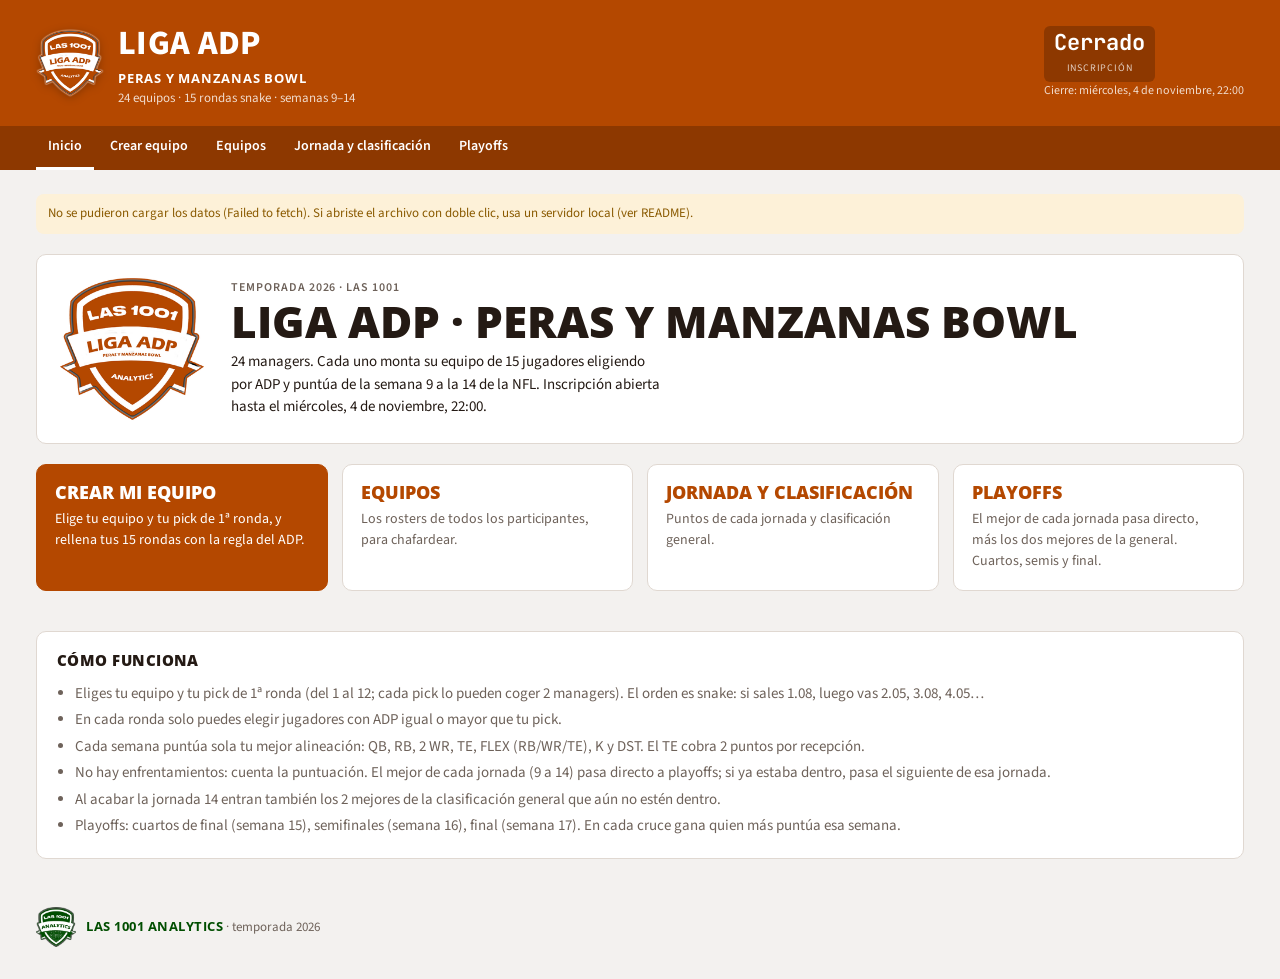
==== index.html @ 312ecc6f "Versionar JS y CSS para que los navegadores no usen la copia en caché Co-Authored-By: Claude Opus 5." ====
<!doctype html>
<html lang="es">
<head>
<meta charset="utf-8">
<meta name="viewport" content="width=device-width, initial-scale=1, viewport-fit=cover">
<title>Liga ADP</title>
<meta name="claude:viewport-fit-sides" content="cover">
<link rel="preconnect" href="https://fonts.googleapis.com">
<link rel="preconnect" href="https://fonts.gstatic.com" crossorigin>
<link rel="stylesheet" href="https://fonts.googleapis.com/css2?family=Open+Sans:wght@700;800&family=Source+Sans+3:wght@400;600;700&family=JetBrains+Mono:wght@500;700&display=swap">
<link rel="stylesheet" href="css/styles.css?v=2026102401">
</head>
<body data-page="inicio">
<!--BODY-->
<header id="cabecera"></header>
<main class="wrap">
  <div class="notice" id="aviso-datos" hidden></div>
  <section class="panel hero">
    <img src="img/logo-liga-adp.png" alt="" width="150" height="148">
    <div>
      <div class="eyebrow">Temporada <span id="h-temporada"></span> · Las 1001</div>
      <h1>Liga ADP · Peras y Manzanas Bowl</h1>
      <p id="h-texto"></p>
    </div>
  </section>
  <div class="accesos">
    <a class="acceso principal" href="equipo.html"><h2>Crear mi equipo</h2><p>Elige tu equipo y tu pick de 1ª ronda, y rellena tus 15 rondas con la regla del ADP.</p></a>
    <a class="acceso" href="equipos.html"><h2>Equipos</h2><p>Los rosters de todos los participantes, para chafardear.</p></a>
    <a class="acceso" href="jornada.html"><h2>Jornada y clasificación</h2><p>Puntos de cada jornada y clasificación general.</p></a>
    <a class="acceso" href="playoffs.html"><h2>Playoffs</h2><p>El mejor de cada jornada pasa directo, más los dos mejores de la general. Cuartos, semis y final.</p></a>
  </div>
  <section class="panel stack" id="pendientes" hidden></section>
  <section class="dos" id="resumen"></section>
  <section class="panel stack">
    <h3>Cómo funciona</h3>
    <ul class="muted" style="margin:0;padding-left:18px;display:grid;gap:4px" id="h-reglas"></ul>
  </section>
</main>
<footer id="pie"></footer>
<!--/BODY-->
<script src="js/config.js?v=2026102401"></script>
<script src="js/layout.js?v=2026102401"></script>
<script src="js/draft.js?v=2026102401"></script>
<script src="js/adp.js?v=2026102401"></script>
<script src="js/liga.js?v=2026102401"></script>
<script src="js/inicio.js?v=2026102401"></script>
</body>
</html>
---- css/styles.css ----
/* Identidad: naranja Liga ADP + verde Las 1001 Analytics. Layout: cabecera tipo marcador + dos columnas (draft a la izquierda, panel de control fijo a la derecha). */
:root {
  --bg: #f3f1ef;
  --surface: #ffffff;
  --surface-2: #f8f6f4;
  --ink: #241a14;
  --muted: #6e625a;
  --line: #e0d8d1;
  --turf: #b44800;
  --turf-ink: #ffffff;
  --chalk: #fff7f0;
  --amber: #004e00;
  --field: #004e00;
  --ok: #1f7a2e;
  --ok-bg: #e3f2e3;
  --bad: #b3261e;
  --bad-bg: #fbe6e4;
  --warn: #8a5a00;
  --warn-bg: #fdf1d8;
  --board: #b44800;
  --board-ink: #ffffff;
  --board-chip: rgba(0, 0, 0, .22);
  --font-display: "Open Sans", "Verdana", "Segoe UI", sans-serif;
  --font-body: "Source Sans 3", "Segoe UI", system-ui, sans-serif;
  --font-mono: "JetBrains Mono", ui-monospace, "Cascadia Mono", Consolas, monospace;
  --radius: 10px;
}
@media (prefers-color-scheme: dark) {
  :root:not([data-theme="light"]) {
    --bg: #16110e; --surface: #1f1814; --surface-2: #29201b; --ink: #f1e9e3; --muted: #a8998f;
    --line: #3b2e27; --turf: #ec7a30; --turf-ink: #1a0b02; --chalk: #fff7f0; --amber: #6fc46f; --field: #6fc46f;
    --ok: #74d17f; --ok-bg: #183319; --bad: #ff8a80; --bad-bg: #3a1a18; --warn: #f2c467; --warn-bg: #3a2d12;
    --board: #8a3600; --board-ink: #fff4ec; --board-chip: rgba(0, 0, 0, .3);
    color-scheme: dark;
  }
}
:root[data-theme="dark"] {
    --bg: #16110e; --surface: #1f1814; --surface-2: #29201b; --ink: #f1e9e3; --muted: #a8998f;
    --line: #3b2e27; --turf: #ec7a30; --turf-ink: #1a0b02; --chalk: #fff7f0; --amber: #6fc46f; --field: #6fc46f;
    --ok: #74d17f; --ok-bg: #183319; --bad: #ff8a80; --bad-bg: #3a1a18; --warn: #f2c467; --warn-bg: #3a2d12;
    --board: #8a3600; --board-ink: #fff4ec; --board-chip: rgba(0, 0, 0, .3);
    color-scheme: dark;
}

* { box-sizing: border-box; }
[hidden] { display: none !important; }
body {
  background: var(--bg);
  color: var(--ink);
  font-family: var(--font-body);
  font-size: 15px;
  line-height: 1.5;
  margin: 0;
}
.wrap {
  max-width: 1240px;
  margin: 0 auto;
  padding-left: max(16px, env(safe-area-inset-left, 0px));
  padding-right: max(16px, env(safe-area-inset-right, 0px));
}
h1, h2, h3 { font-family: var(--font-display); text-wrap: balance; margin: 0; line-height: 1.1; }
.num { font-family: var(--font-mono); font-variant-numeric: tabular-nums; }
.eyebrow { font-size: 12px; letter-spacing: .08em; text-transform: uppercase; color: var(--muted); font-weight: 600; }
button, input, select { font: inherit; color: inherit; }
:focus-visible { outline: 2px solid var(--amber); outline-offset: 2px; }

/* Cabecera marcador */
.scoreboard { background: var(--board); color: var(--board-ink); }
.scoreboard .wrap { display: flex; flex-wrap: wrap; align-items: center; justify-content: space-between; gap: 16px; padding-block: 18px; }
.brand { display: flex; align-items: center; gap: 14px; min-width: 0; color: inherit; text-decoration: none; }
.brand img { width: 68px; height: auto; flex: none; filter: drop-shadow(0 2px 4px rgba(0,0,0,.25)); }
.scoreboard .h1 { font-size: clamp(24px, 4vw, 34px); font-weight: 800; letter-spacing: .01em; text-transform: uppercase; }
.scoreboard .bowl { font-family: var(--font-display); font-weight: 700; font-size: 13px; letter-spacing: .06em; text-transform: uppercase; }
.scoreboard .sub { font-size: 13px; opacity: .8; }
.clock { display: flex; gap: 6px; align-items: stretch; }
.clock div { background: var(--board-chip); border-radius: 6px; padding: 4px 10px; text-align: center; min-width: 54px; }
.clock b { display: block; font-family: var(--font-mono); font-size: 22px; color: var(--board-ink); line-height: 1.2; }
.clock small { font-size: 10px; letter-spacing: .08em; text-transform: uppercase; opacity: .75; }
.clock-label { font-size: 12px; opacity: .8; text-align: right; }

main.wrap { padding-block: 24px 48px; display: grid; gap: 20px; }
.panel { background: var(--surface); border: 1px solid var(--line); border-radius: var(--radius); padding: 20px; min-width: 0; }
.panel h2 { font-size: 21px; font-weight: 800; text-transform: uppercase; letter-spacing: .02em; }
.panel h3 { font-size: 15px; font-weight: 800; text-transform: uppercase; letter-spacing: .03em; }
.stack { display: grid; gap: 14px; }
.muted { color: var(--muted); }
.notice { font-size: 13px; padding: 10px 12px; border-radius: 8px; background: var(--warn-bg); color: var(--warn); }

/* Paso 1 */
.step1 { display: grid; gap: 20px; grid-template-columns: minmax(0, 380px) minmax(0, 1fr); align-items: start; }
.field { display: grid; gap: 6px; }
.field label { font-weight: 600; font-size: 14px; }
.field input[type="text"] { border: 1px solid var(--line); background: var(--surface-2); border-radius: 8px; padding: 10px 12px; width: 100%; }
.field select.select { border: 1px solid var(--line); background: var(--surface-2); border-radius: 8px; padding: 10px 12px; width: 100%; }
.field .err { color: var(--bad); font-size: 13px; min-height: 1em; }
.slots { display: grid; grid-template-columns: repeat(6, 1fr); gap: 6px; }
.slots button {
  border: 1px solid var(--line); background: var(--surface-2); border-radius: 8px; padding: 8px 0;
  font-family: var(--font-mono); font-weight: 600; cursor: pointer;
}
.slots button:hover { border-color: var(--turf); }
.slots button[aria-pressed="true"] { background: var(--turf); color: var(--turf-ink); border-color: var(--turf); }
.btn {
  border: 1px solid var(--turf); background: var(--turf); color: var(--turf-ink); border-radius: 8px;
  padding: 10px 16px; font-weight: 700; cursor: pointer; letter-spacing: .02em;
}
.btn.ghost { background: transparent; color: var(--turf); }
.btn:disabled { opacity: .45; cursor: not-allowed; }
.row { display: flex; flex-wrap: wrap; gap: 8px; align-items: center; }

/* Tablero snake */
.board-scroll { overflow-x: auto; }
table.board { border-collapse: separate; border-spacing: 3px; font-family: var(--font-mono); font-size: 11px; width: 100%; min-width: 560px; }
.board th { font-weight: 600; color: var(--muted); padding: 2px; }
.board td { background: var(--surface-2); border-radius: 4px; text-align: center; padding: 4px 0; color: var(--muted); }
.board td.mine { background: var(--turf); color: var(--turf-ink); font-weight: 700; }
.board .dir { color: var(--amber); }

/* Paso 2 */
.step2 { display: grid; gap: 20px; grid-template-columns: minmax(0, 1fr) minmax(0, 360px); align-items: start; }
.aside { display: grid; gap: 16px; position: sticky; top: calc(env(safe-area-inset-top, 0px) + 12px); }
.team-head { display: flex; flex-wrap: wrap; justify-content: space-between; gap: 12px; align-items: flex-end; }
.team-head h2 { font-size: 28px; }
.chip { display: inline-block; font-size: 12px; font-weight: 700; padding: 2px 8px; border-radius: 999px; white-space: nowrap; }
.chip.ok { background: var(--ok-bg); color: var(--ok); }
.chip.bad { background: var(--bad-bg); color: var(--bad); }
.chip.warn { background: var(--warn-bg); color: var(--warn); }
.chip.idle { background: var(--surface-2); color: var(--muted); }
.pos { font-family: var(--font-mono); font-size: 12px; font-weight: 700; padding: 1px 6px; border-radius: 4px; background: var(--surface-2); border: 1px solid var(--line); }

.table-scroll { overflow-x: auto; }
table.picks { width: 100%; border-collapse: collapse; min-width: 640px; }
.picks th { text-align: left; font-size: 12px; letter-spacing: .06em; text-transform: uppercase; color: var(--muted); padding: 8px 6px; border-bottom: 2px solid var(--line); }
.picks td { padding: 6px; border-bottom: 1px solid var(--line); vertical-align: middle; }
.picks tr.is-bad td { background: var(--bad-bg); }
.picks .pick b { font-family: var(--font-mono); font-size: 15px; }
.picks .pick small { display: block; color: var(--muted); font-family: var(--font-mono); font-size: 11px; }
.picks input { width: 100%; min-width: 180px; border: 1px solid var(--line); background: var(--surface-2); border-radius: 6px; padding: 7px 9px; }
.picks tr.is-bad input { border-color: var(--bad); }
.picks .sel-pos { font-family: var(--font-mono); font-size: 12px; font-weight: 700; border: 1px solid var(--line); background: var(--surface-2); border-radius: 6px; padding: 6px 4px; }
.picks .motivo { font-size: 12px; color: var(--bad); margin-top: 3px; }

/* Panel lateral */
.counts { display: grid; grid-template-columns: repeat(6, 1fr); gap: 6px; text-align: center; }
.counts div { border-radius: 8px; padding: 6px 0; background: var(--surface-2); border: 1px solid var(--line); }
.counts b { display: block; font-family: var(--font-mono); font-size: 20px; }
.counts small { font-size: 11px; color: var(--muted); line-height: 1.2; display: block; }
.counts .short { border-color: var(--bad); }
.counts .short b { color: var(--bad); }
.lineup { display: grid; gap: 4px; }
.lineup div { display: grid; grid-template-columns: 46px 1fr auto; gap: 8px; align-items: center; font-size: 14px; }
.lineup .slot { font-family: var(--font-mono); font-weight: 700; font-size: 12px; color: var(--field); }
.lineup .empty { color: var(--muted); font-style: italic; }
.byes { display: grid; grid-template-columns: 44px repeat(var(--cols), 1fr); gap: 2px; font-family: var(--font-mono); font-size: 10px; }
.byes span { text-align: center; padding: 3px 0; border-radius: 3px; }
.byes .h { color: var(--muted); }
.byes .y { background: var(--ok-bg); color: var(--ok); }
.byes .n { background: var(--bad-bg); color: var(--bad); font-weight: 700; }
ul.checks { margin: 0; padding: 0; list-style: none; display: grid; gap: 6px; font-size: 13px; }
ul.checks li { padding: 6px 8px; border-radius: 6px; }
ul.checks li.e { background: var(--bad-bg); color: var(--bad); }
ul.checks li.w { background: var(--warn-bg); color: var(--warn); }
ul.checks li.g { background: var(--ok-bg); color: var(--ok); }
textarea.export { width: 100%; min-height: 120px; font-family: var(--font-mono); font-size: 12px; border: 1px solid var(--line); border-radius: 8px; background: var(--surface-2); padding: 8px; }
.scoring { display: grid; grid-template-columns: 1fr auto; gap: 2px 12px; font-size: 13px; }
.scoring span:nth-child(even) { font-family: var(--font-mono); text-align: right; }
details summary { cursor: pointer; font-weight: 600; }
.toast { position: fixed; left: 50%; transform: translateX(-50%); bottom: calc(16px + env(safe-area-inset-bottom, 0px)); background: var(--ink); color: var(--bg); padding: 10px 16px; border-radius: 8px; font-size: 14px; }

@media (max-width: 900px) {
  .step1, .step2 { grid-template-columns: minmax(0, 1fr); }
  .aside { position: static; }
}
@media (prefers-reduced-motion: no-preference) {
  .picks tr { transition: background-color .2s; }
}

/* Pie con el sello de Analytics */
.foot { display: flex; align-items: center; gap: 10px; padding-block: 0 32px; color: var(--muted); font-size: 13px; }
.foot img { width: 40px; height: auto; }
.foot b { color: var(--field); font-family: var(--font-display); text-transform: uppercase; letter-spacing: .04em; }
.bench-head { display: flex; justify-content: space-between; align-items: center; gap: 8px; padding-top: 10px; border-top: 1px dashed var(--line); }
.lineup.bench .slot { color: var(--muted); }

/* Menú de secciones */
.menu { background: var(--board-chip); }
.menu .wrap { display: flex; gap: 4px; overflow-x: auto; padding-block: 0; }
.menu a { color: var(--board-ink); text-decoration: none; font-weight: 600; font-size: 14px; padding: 10px 12px; white-space: nowrap; border-bottom: 3px solid transparent; }
.menu a:hover { border-bottom-color: rgba(255,255,255,.5); }
.menu a[aria-current="page"] { border-bottom-color: var(--board-ink); }

.slots.grupos { grid-template-columns: repeat(2, 1fr); }
.slots.grupos button { font-family: var(--font-body); }
.slots button:disabled { opacity: .35; text-decoration: line-through; cursor: not-allowed; }

/* Inicio */
.hero { display: grid; grid-template-columns: auto minmax(0, 1fr); gap: 24px; align-items: center; }
.hero img { width: 150px; height: auto; }
.hero h1 { font-size: clamp(28px, 5vw, 44px); font-weight: 800; text-transform: uppercase; }
.hero p { margin: 6px 0 0; max-width: 62ch; }
.accesos { display: grid; grid-template-columns: repeat(auto-fit, minmax(230px, 1fr)); gap: 14px; }
.acceso { display: grid; gap: 6px; align-content: start; text-decoration: none; color: inherit; background: var(--surface); border: 1px solid var(--line); border-radius: var(--radius); padding: 18px; }
.acceso:hover { border-color: var(--turf); }
.acceso h2 { font-size: 18px; font-weight: 800; text-transform: uppercase; color: var(--turf); }
.acceso p { margin: 0; color: var(--muted); font-size: 14px; }
.acceso.principal { background: var(--turf); border-color: var(--turf); }
.acceso.principal h2, .acceso.principal p { color: var(--turf-ink); }
.dos { display: grid; grid-template-columns: repeat(2, minmax(0, 1fr)); gap: 20px; }
.dos > :only-child { grid-column: 1 / -1; }

/* Tablas de clasificación */
table.tabla { width: 100%; border-collapse: collapse; font-size: 14px; }
.tabla th { text-align: left; font-size: 11px; letter-spacing: .06em; text-transform: uppercase; color: var(--muted); padding: 6px; border-bottom: 2px solid var(--line); white-space: nowrap; }
.tabla td { padding: 7px 6px; border-bottom: 1px solid var(--line); }
.tabla td.n, .tabla th.n { text-align: right; font-family: var(--font-mono); font-variant-numeric: tabular-nums; white-space: nowrap; }
.tabla tr.top td { background: var(--ok-bg); }
.tabla tr.zona td:first-child { box-shadow: inset 3px 0 0 var(--field); }
.tabla .rk { font-family: var(--font-mono); font-weight: 700; width: 2.5em; }
.tabla .eq b { display: block; }
.tabla .eq small { color: var(--muted); }
.tabla button.ver { border: 0; background: none; color: var(--turf); font-weight: 700; cursor: pointer; padding: 0; text-align: left; }
.tabla tr.detalle td { background: var(--surface-2); font-size: 13px; }
.selector { display: flex; flex-wrap: wrap; gap: 6px; }
.selector button { border: 1px solid var(--line); background: var(--surface-2); border-radius: 999px; padding: 5px 12px; cursor: pointer; font-weight: 600; font-family: var(--font-mono); }
.selector button[aria-pressed="true"] { background: var(--turf); color: var(--turf-ink); border-color: var(--turf); }
.selector button:disabled { opacity: .4; cursor: not-allowed; }

/* Equipos */
.filtros { display: flex; flex-wrap: wrap; gap: 10px; align-items: center; }
.filtros input[type="search"] { border: 1px solid var(--line); background: var(--surface-2); border-radius: 8px; padding: 8px 10px; min-width: 0; flex: 1 1 220px; }
.rejilla { display: grid; grid-template-columns: repeat(auto-fill, minmax(260px, 1fr)); gap: 14px; }
.tarjeta { background: var(--surface); border: 1px solid var(--line); border-radius: var(--radius); padding: 14px; display: grid; gap: 8px; align-content: start; min-width: 0; }
.tarjeta header { display: flex; justify-content: space-between; gap: 8px; align-items: baseline; }
.tarjeta h3 { font-size: 16px; font-weight: 800; }
.tarjeta ol { margin: 0; padding: 0; list-style: none; display: grid; gap: 2px; font-size: 13px; }
.tarjeta li { display: grid; grid-template-columns: 38px 1fr auto; gap: 6px; align-items: center; }
.tarjeta li .num { color: var(--muted); font-size: 11px; }
.tarjeta li.match { background: var(--warn-bg); border-radius: 4px; }
.barra { height: 8px; border-radius: 4px; background: var(--turf); }

/* Playoffs */
.plazas { display: grid; gap: 6px; }
.plaza { display: grid; grid-template-columns: 92px minmax(0, 1fr) auto; gap: 10px; align-items: center; padding: 9px 10px; border: 1px solid var(--line); border-radius: 8px; background: var(--surface-2); }
.plaza .cuando { font-family: var(--font-mono); font-size: 12px; font-weight: 700; color: var(--muted); text-transform: uppercase; }
.plaza.dentro { background: var(--ok-bg); border-color: transparent; }
.plaza.dentro .cuando { color: var(--ok); }
.plaza .pend { color: var(--muted); font-style: italic; }
.plaza small { display: block; color: var(--muted); font-size: 12px; }

@media (max-width: 700px) {
  .dos { grid-template-columns: minmax(0, 1fr); }
  .hero { grid-template-columns: minmax(0, 1fr); }
  .hero img { width: 110px; }
}
.menu .wrap { justify-content: flex-start; }
.tabla .eq small { display: block; }

/* Cuadro de playoffs */
.cuadro { display: grid; grid-template-columns: repeat(3, minmax(200px, 1fr)); gap: 14px; align-items: center; min-width: 640px; }
.ronda { display: grid; gap: 12px; align-content: center; }
.cruce { display: grid; gap: 2px; border: 1px solid var(--line); border-radius: 8px; overflow: hidden; background: var(--surface-2); }
.lado { display: grid; grid-template-columns: 22px minmax(0, 1fr) auto; gap: 8px; align-items: center; padding: 7px 9px; font-size: 13px; background: var(--surface); }
.lado .seed { color: var(--muted); font-size: 11px; }
.lado.gana { background: var(--ok-bg); font-weight: 700; }
.lado.pend { display: block; color: var(--muted); font-style: italic; }

/* Seguimiento de inscripción en la portada */
.pendientes { list-style: none; margin: 0; padding: 0; display: grid; grid-template-columns: repeat(auto-fill, minmax(260px, 1fr)); gap: 6px 16px; }
.pendientes li { display: flex; justify-content: space-between; align-items: center; gap: 8px; padding: 6px 0; border-bottom: 1px solid var(--line); font-size: 14px; min-width: 0; }
.pendientes li > span:first-child { min-width: 0; overflow: hidden; text-overflow: ellipsis; white-space: nowrap; }

/* Buscador de jugadores de cada ronda */
.sugerencias { position: fixed; z-index: 50; overflow-y: auto; background: var(--surface); border: 1px solid var(--line); border-radius: 8px; box-shadow: 0 8px 24px rgba(0,0,0,.18); padding: 4px; }
.sugerencias .sug { display: flex; align-items: baseline; gap: 8px; padding: 7px 9px; border-radius: 6px; cursor: pointer; font-size: 14px; }
.sugerencias .sug b { white-space: nowrap; overflow: hidden; text-overflow: ellipsis; min-width: 0; }
.sugerencias .sug span { color: var(--muted); font-size: 12px; font-family: var(--font-mono); white-space: nowrap; overflow: hidden; text-overflow: ellipsis; min-width: 0; }
.sugerencias .sug b { flex: none; max-width: 55%; }
.sugerencias .sug .chip { margin-left: auto; }
.sugerencias .sug:hover, .sugerencias .sug.on { background: var(--surface-2); }
.sugerencias .sug.vacio { color: var(--muted); cursor: default; }
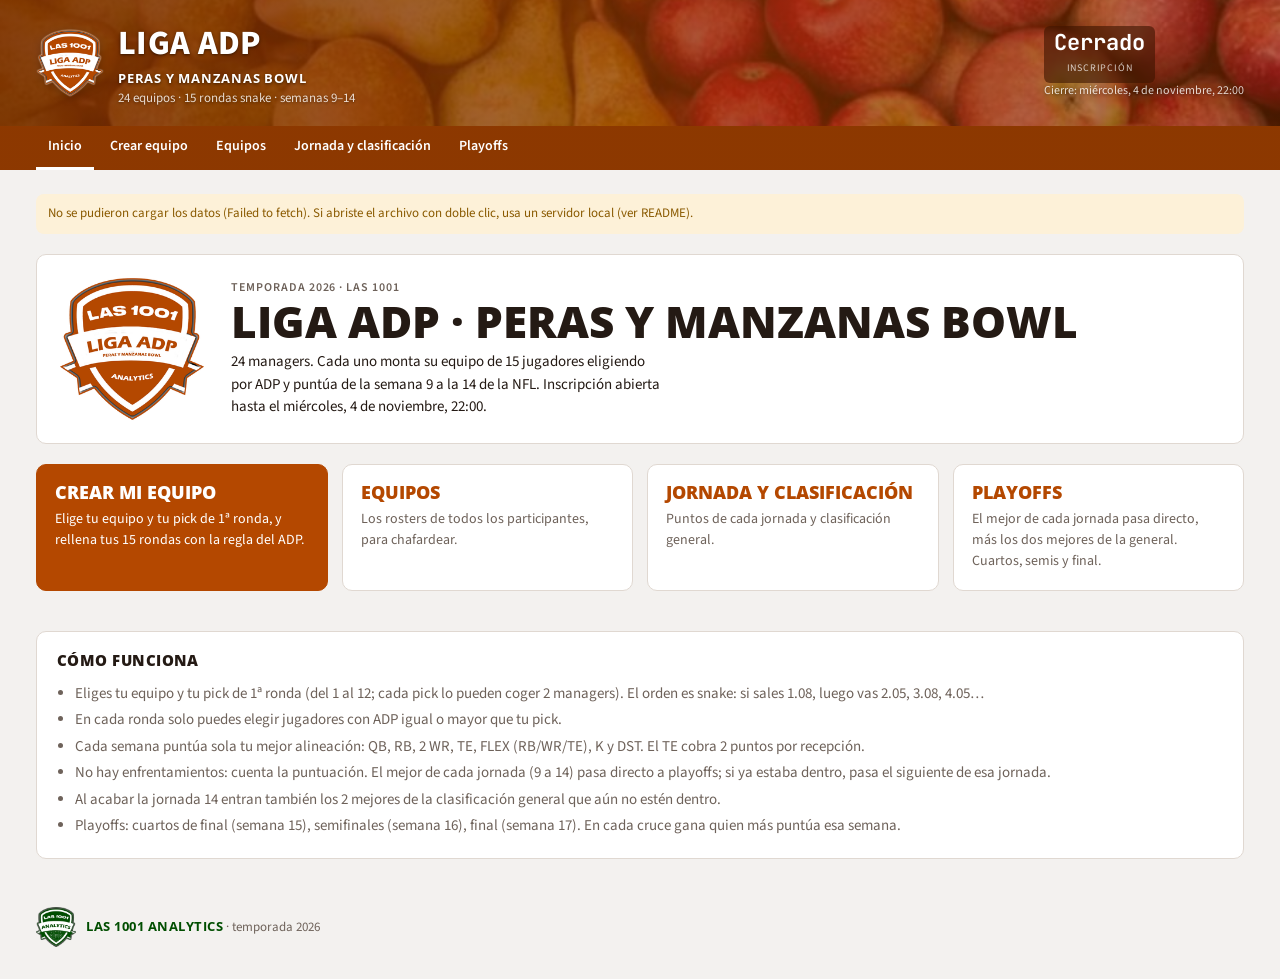
==== commit edb7cfea: "Banner de peras y manzanas en la cabecera Co-Authored-By: Claude Opus 5.5 (1M context) <noreply@anth" ====
--- a/index.html
+++ b/index.html
@@ -8,7 +8,10 @@
 <link rel="preconnect" href="https://fonts.googleapis.com">
 <link rel="preconnect" href="https://fonts.gstatic.com" crossorigin>
 <link rel="stylesheet" href="https://fonts.googleapis.com/css2?family=Open+Sans:wght@700;800&family=Source+Sans+3:wght@400;600;700&family=JetBrains+Mono:wght@500;700&display=swap">
-<link rel="stylesheet" href="css/styles.css?v=2026102401">
+<link rel="icon" href="favicon.ico" sizes="any">
+<link rel="icon" type="image/png" sizes="32x32" href="img/favicon-32.png">
+<link rel="apple-touch-icon" href="img/apple-touch-icon.png">
+<link rel="stylesheet" href="css/styles.css?v=2026102404">
 </head>
 <body data-page="inicio">
 <!--BODY-->
@@ -38,11 +41,11 @@
 </main>
 <footer id="pie"></footer>
 <!--/BODY-->
-<script src="js/config.js?v=2026102401"></script>
-<script src="js/layout.js?v=2026102401"></script>
-<script src="js/draft.js?v=2026102401"></script>
-<script src="js/adp.js?v=2026102401"></script>
-<script src="js/liga.js?v=2026102401"></script>
-<script src="js/inicio.js?v=2026102401"></script>
+<script src="js/config.js?v=2026102404"></script>
+<script src="js/layout.js?v=2026102404"></script>
+<script src="js/draft.js?v=2026102404"></script>
+<script src="js/adp.js?v=2026102404"></script>
+<script src="js/liga.js?v=2026102404"></script>
+<script src="js/inicio.js?v=2026102404"></script>
 </body>
 </html>
--- a/css/styles.css
+++ b/css/styles.css
@@ -65,7 +65,15 @@
 :focus-visible { outline: 2px solid var(--amber); outline-offset: 2px; }
 
 /* Cabecera marcador */
-.scoreboard { background: var(--board); color: var(--board-ink); }
+.scoreboard {
+  color: var(--board-ink);
+  background:
+    linear-gradient(90deg, rgba(120, 45, 0, .9) 0%, rgba(140, 54, 0, .72) 50%, rgba(120, 45, 0, .55) 100%),
+    url("../img/banner-peras-manzanas.jpg") center 40% / cover no-repeat,
+    var(--board);
+}
+.scoreboard .brand, .scoreboard .clock-label { text-shadow: 0 1px 3px rgba(0,0,0,.55); }
+.scoreboard .clock div { background: rgba(60, 20, 0, .6); backdrop-filter: blur(2px); }
 .scoreboard .wrap { display: flex; flex-wrap: wrap; align-items: center; justify-content: space-between; gap: 16px; padding-block: 18px; }
 .brand { display: flex; align-items: center; gap: 14px; min-width: 0; color: inherit; text-decoration: none; }
 .brand img { width: 68px; height: auto; flex: none; filter: drop-shadow(0 2px 4px rgba(0,0,0,.25)); }
@@ -183,7 +191,7 @@
 .lineup.bench .slot { color: var(--muted); }
 
 /* Menú de secciones */
-.menu { background: var(--board-chip); }
+.menu { background: linear-gradient(var(--board-chip), var(--board-chip)), var(--board); }
 .menu .wrap { display: flex; gap: 4px; overflow-x: auto; padding-block: 0; }
 .menu a { color: var(--board-ink); text-decoration: none; font-weight: 600; font-size: 14px; padding: 10px 12px; white-space: nowrap; border-bottom: 3px solid transparent; }
 .menu a:hover { border-bottom-color: rgba(255,255,255,.5); }
@@ -278,3 +286,4 @@
 .sugerencias .sug .chip { margin-left: auto; }
 .sugerencias .sug:hover, .sugerencias .sug.on { background: var(--surface-2); }
 .sugerencias .sug.vacio { color: var(--muted); cursor: default; }
+.picks .c-bye.fuera { color: var(--muted); font-family: var(--font-body); font-size: 12px; }
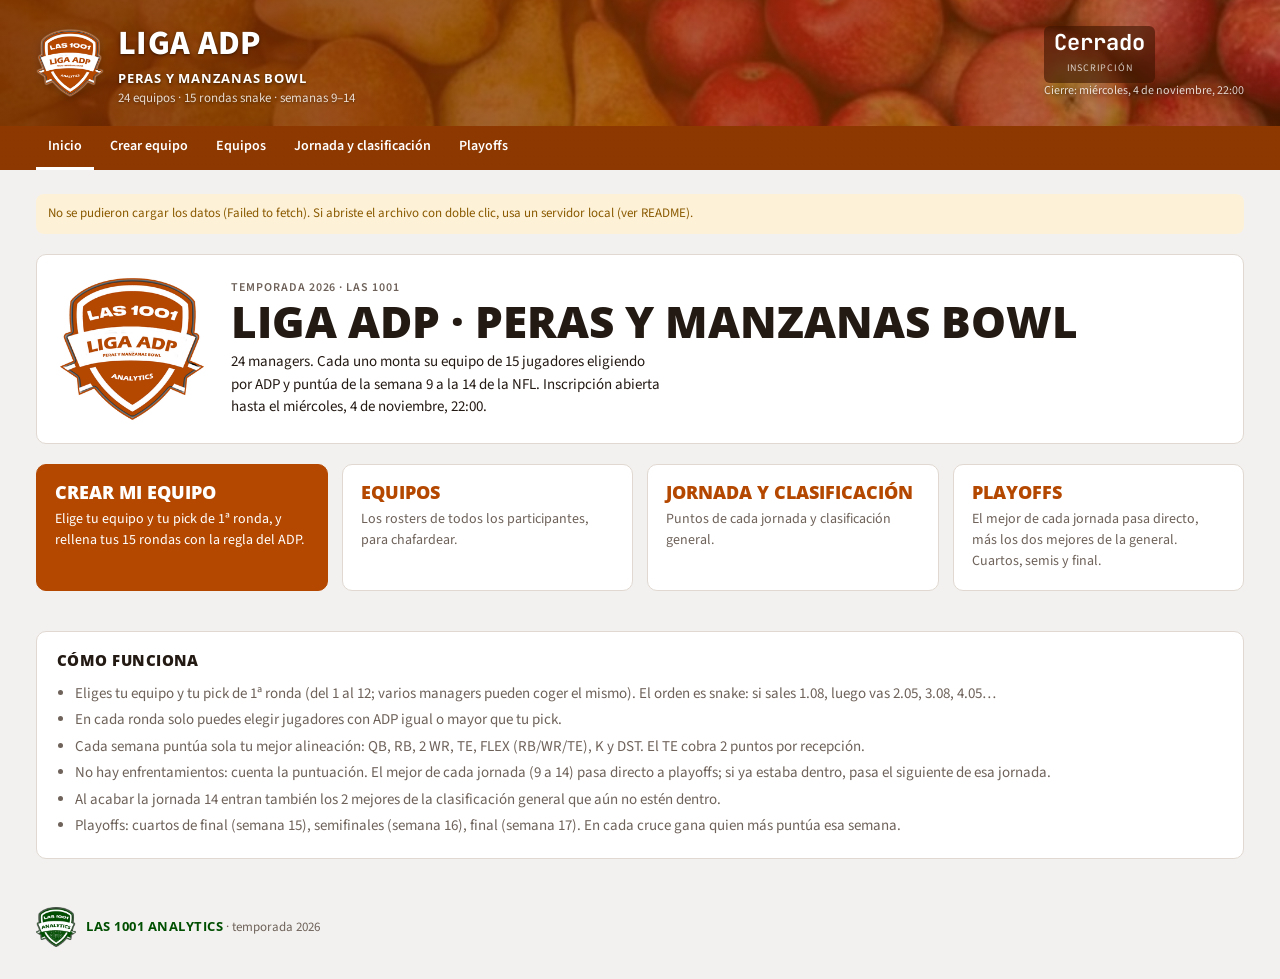
==== commit a962fb60: "Pick de 1ª ronda sin límite de managers (maxPorSlot 0) Co-Authored-By: Claude Opus 5.5 <noreply@anth" ====
--- a/index.html
+++ b/index.html
@@ -11,7 +11,7 @@
 <link rel="icon" href="favicon.ico" sizes="any">
 <link rel="icon" type="image/png" sizes="32x32" href="img/favicon-32.png">
 <link rel="apple-touch-icon" href="img/apple-touch-icon.png">
-<link rel="stylesheet" href="css/styles.css?v=2026102404">
+<link rel="stylesheet" href="css/styles.css?v=2026102701">
 </head>
 <body data-page="inicio">
 <!--BODY-->
@@ -41,11 +41,11 @@
 </main>
 <footer id="pie"></footer>
 <!--/BODY-->
-<script src="js/config.js?v=2026102404"></script>
-<script src="js/layout.js?v=2026102404"></script>
-<script src="js/draft.js?v=2026102404"></script>
-<script src="js/adp.js?v=2026102404"></script>
-<script src="js/liga.js?v=2026102404"></script>
-<script src="js/inicio.js?v=2026102404"></script>
+<script src="js/config.js?v=2026102701"></script>
+<script src="js/layout.js?v=2026102701"></script>
+<script src="js/draft.js?v=2026102701"></script>
+<script src="js/adp.js?v=2026102701"></script>
+<script src="js/liga.js?v=2026102701"></script>
+<script src="js/inicio.js?v=2026102701"></script>
 </body>
 </html>
